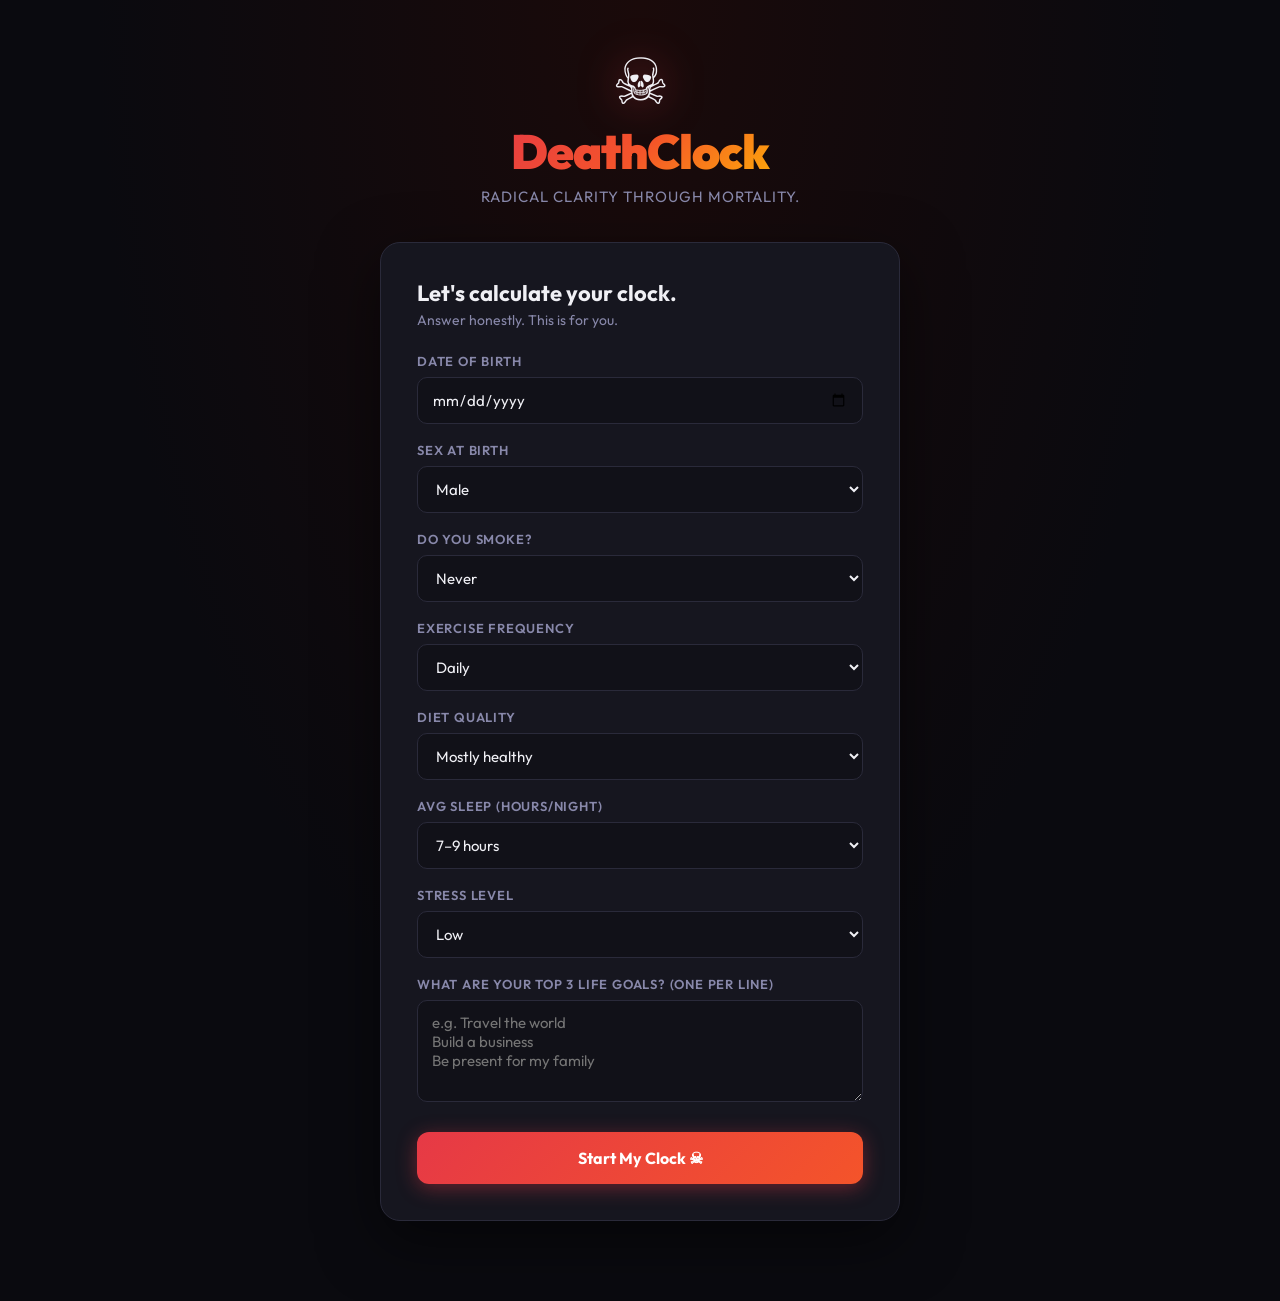
==== deathclock/index.html @ e4535a63 "Initial commit" ====
<!DOCTYPE html>
<html lang="en">
<head>
  <meta charset="UTF-8" />
  <meta name="viewport" content="width=device-width, initial-scale=1.0" />
  <title>DeathClock — Make Every Moment Count</title>
  <link rel="preconnect" href="https://fonts.googleapis.com" />
  <link href="https://fonts.googleapis.com/css2?family=Outfit:wght@300;400;600;700;900&family=JetBrains+Mono:wght@400;700&display=swap" rel="stylesheet" />
  <link rel="stylesheet" href="style.css?v=5" />
</head>
<body>

<!-- ONBOARDING -->
<div id="onboarding" class="screen active">
  <div class="onboard-wrap">
    <div class="logo-area">
      <span class="skull">☠</span>
      <h1>DeathClock</h1>
      <p class="tagline">Radical clarity through mortality.</p>
    </div>
    <div class="card" id="step-1">
      <h2>Let's calculate your clock.</h2>
      <p class="sub">Answer honestly. This is for you.</p>
      <div class="form-group">
        <label>Date of Birth</label>
        <input type="date" id="dob" />
      </div>
      <div class="form-group">
        <label>Sex at Birth</label>
        <select id="sex">
          <option value="male">Male</option>
          <option value="female">Female</option>
        </select>
      </div>
      <div class="form-group">
        <label>Do you smoke?</label>
        <select id="smoke">
          <option value="0">Never</option>
          <option value="1">Occasionally</option>
          <option value="2">Daily</option>
        </select>
      </div>
      <div class="form-group">
        <label>Exercise frequency</label>
        <select id="exercise">
          <option value="2">Daily</option>
          <option value="1">A few times a week</option>
          <option value="0">Rarely / Never</option>
        </select>
      </div>
      <div class="form-group">
        <label>Diet quality</label>
        <select id="diet">
          <option value="2">Mostly healthy</option>
          <option value="1">Mixed</option>
          <option value="0">Poor / processed</option>
        </select>
      </div>
      <div class="form-group">
        <label>Avg sleep (hours/night)</label>
        <select id="sleep">
          <option value="2">7–9 hours</option>
          <option value="1">5–7 hours</option>
          <option value="0">Under 5 hours</option>
        </select>
      </div>
      <div class="form-group">
        <label>Stress level</label>
        <select id="stress">
          <option value="2">Low</option>
          <option value="1">Moderate</option>
          <option value="0">High / Constant</option>
        </select>
      </div>
      <div class="form-group">
        <label>What are your top 3 life goals? (one per line)</label>
        <textarea id="goals" rows="4" placeholder="e.g. Travel the world&#10;Build a business&#10;Be present for my family"></textarea>
      </div>
      <button class="btn-primary" onclick="startClock()">Start My Clock ☠</button>
    </div>
  </div>
</div>

<!-- MAIN APP -->
<div id="app" class="screen">
  <!-- NAV -->
  <nav class="navbar">
    <div class="nav-logo"><span class="skull-sm">☠</span> DeathClock</div>
    <div class="nav-links">
      <button class="nav-btn active" onclick="showTab('dashboard')" id="tab-dashboard">Dashboard</button>
      <button class="nav-btn" onclick="showTab('calendar')" id="tab-calendar">Life Calendar</button>
      <button class="nav-btn" onclick="showTab('goals-tab')" id="tab-goals-tab">Goals</button>
      <button class="nav-btn" onclick="showTab('habits')" id="tab-habits">Habits</button>
    </div>
    <button class="btn-reset" onclick="resetApp()">↺ Reset</button>
  </nav>

  <!-- DASHBOARD -->
  <div id="dashboard" class="tab-content active">
    <div class="hero-section">
      <div class="hero-text">
        <p class="hero-label">YOU HAVE APPROXIMATELY</p>
        <div class="countdown-grid">
          <div class="count-box"><span id="cd-years" class="count-num">--</span><span class="count-label">years</span></div>
          <div class="count-sep">:</div>
          <div class="count-box"><span id="cd-days" class="count-num">--</span><span class="count-label">days</span></div>
          <div class="count-sep">:</div>
          <div class="count-box"><span id="cd-hours" class="count-num">--</span><span class="count-label">hours</span></div>
          <div class="count-sep">:</div>
          <div class="count-box"><span id="cd-mins" class="count-num">--</span><span class="count-label">mins</span></div>
          <div class="count-sep">:</div>
          <div class="count-box"><span id="cd-secs" class="count-num red-pulse">--</span><span class="count-label">secs</span></div>
        </div>
        <p class="hero-sublabel">left to live.</p>
      </div>
      <div class="hero-stats">
        <div class="stat-card">
          <span class="stat-label">Est. Death Date</span>
          <span class="stat-val" id="death-date">—</span>
        </div>
        <div class="stat-card">
          <span class="stat-label">Life Lived</span>
          <span class="stat-val" id="life-pct">—</span>
        </div>
        <div class="stat-card">
          <span class="stat-label">Est. Lifespan</span>
          <span class="stat-val" id="lifespan-val">—</span>
        </div>
        <div class="stat-card">
          <span class="stat-label">Today is</span>
          <span class="stat-val" id="today-pct">—</span>
        </div>
      </div>
    </div>

    <!-- URGENCY SECTION -->
    <div class="section">
      <h2 class="section-title">⚡ Today's Urgency</h2>
      <div class="urgency-bar-wrap">
        <div class="urgency-bar"><div class="urgency-fill" id="urgency-fill"></div></div>
        <span class="urgency-label" id="urgency-text">Life lived today</span>
      </div>
      <p class="urgency-msg" id="urgency-msg"></p>
    </div>

    <!-- QUICK GOAL ADD -->
    <div class="section">
      <h2 class="section-title">🏆 Add a Life Goal</h2>
      <div class="task-input-row">
        <input type="text" id="dash-goal-input" placeholder="e.g. Write a novel, Travel to Japan..." />
        <button class="btn-add" onclick="addGoalFromDashboard()">+ Save to Goals</button>
      </div>
    </div>

    <!-- QUICK TASK -->
    <div class="section">
      <h2 class="section-title">🎯 Goal Alignment — Today's Tasks</h2>
      <div class="task-input-row">
        <input type="text" id="task-input" placeholder="Add a task..." />
        <button class="btn-add" onclick="addTask()">+ Add</button>
      </div>
      <div id="task-list"></div>
    </div>
  </div>

  <!-- LIFE CALENDAR -->
  <div id="calendar" class="tab-content">
    <div class="section">
      <h2 class="section-title">📅 Your Life in Weeks</h2>
      <p class="section-sub">Each square = 1 week of your life. <span class="leg-lived">■</span> Lived &nbsp; <span class="leg-left">■</span> Remaining</p>
      <div id="week-grid" class="week-grid"></div>
    </div>
  </div>

  <!-- GOALS -->
  <div id="goals-tab" class="tab-content">
    <div class="section">
      <h2 class="section-title">🏆 Your Life Goals</h2>
      <p class="section-sub">Use ▲▼ to prioritize. Goals are used to score your daily tasks.</p>
      <div class="task-input-row" style="margin-bottom:24px;">
        <input type="text" id="goal-input" placeholder="Add a new life goal (e.g. Build a business)..." />
        <button class="btn-add" onclick="addGoal()">+ Add</button>
      </div>
      <div id="goals-list" class="goals-list"></div>
    </div>
  </div>

  <!-- HABITS -->
  <div id="habits" class="tab-content">
    <div class="section">
      <h2 class="section-title">⚗️ Habit Impact on Your Life</h2>
      <p class="section-sub">See how your daily choices add or steal days from your clock.</p>
      <div class="habits-grid" id="habits-grid"></div>
    </div>
  </div>
</div>

<script src="app.js?v=5"></script>
</body>
</html>
---- deathclock/style.css ----
:root {
  --bg: #0a0a0f;
  --bg2: #111118;
  --bg3: #1a1a25;
  --card: #16161f;
  --border: #2a2a3a;
  --red: #e63946;
  --orange: #f4542a;
  --gold: #ffb703;
  --text: #f0f0f5;
  --muted: #8888aa;
  --green: #2fcc74;
  --font: 'Outfit', sans-serif;
  --mono: 'JetBrains Mono', monospace;
}

* { margin: 0; padding: 0; box-sizing: border-box; }

body {
  background: var(--bg);
  color: var(--text);
  font-family: var(--font);
  min-height: 100vh;
  overflow-x: hidden;
}

/* SCREENS */
.screen { display: none; }
.screen.active { display: block; }

/* ONBOARDING */
.onboard-wrap {
  min-height: 100vh;
  display: flex;
  flex-direction: column;
  align-items: center;
  justify-content: flex-start;
  padding: 40px 20px 80px;
  background: radial-gradient(ellipse at top, #1a0a0a 0%, var(--bg) 60%);
}

.logo-area {
  text-align: center;
  margin-bottom: 36px;
}

.skull {
  font-size: 64px;
  display: block;
  animation: pulse 2s infinite;
  filter: drop-shadow(0 0 20px rgba(230,57,70,0.6));
}

@keyframes pulse {
  0%, 100% { transform: scale(1); }
  50% { transform: scale(1.08); }
}

.logo-area h1 {
  font-size: 48px;
  font-weight: 900;
  letter-spacing: -1px;
  background: linear-gradient(135deg, #e63946, #f4542a, #ffb703);
  -webkit-background-clip: text;
  -webkit-text-fill-color: transparent;
  background-clip: text;
}

.tagline {
  color: var(--muted);
  font-size: 15px;
  margin-top: 6px;
  letter-spacing: 1px;
  text-transform: uppercase;
}

.card {
  background: var(--card);
  border: 1px solid var(--border);
  border-radius: 20px;
  padding: 36px;
  width: 100%;
  max-width: 520px;
  box-shadow: 0 20px 60px rgba(0,0,0,0.5);
}

.card h2 { font-size: 22px; font-weight: 700; margin-bottom: 4px; }
.sub { color: var(--muted); font-size: 14px; margin-bottom: 24px; }

.form-group { margin-bottom: 18px; }
.form-group label {
  display: block;
  font-size: 13px;
  font-weight: 600;
  color: var(--muted);
  text-transform: uppercase;
  letter-spacing: 0.8px;
  margin-bottom: 8px;
}

.form-group input,
.form-group select,
.form-group textarea {
  width: 100%;
  background: var(--bg2);
  border: 1px solid var(--border);
  border-radius: 10px;
  color: var(--text);
  font-family: var(--font);
  font-size: 15px;
  padding: 12px 14px;
  outline: none;
  transition: border-color 0.2s;
}

.form-group input:focus,
.form-group select:focus,
.form-group textarea:focus {
  border-color: var(--red);
}

.form-group select option { background: var(--bg2); }
.form-group textarea { resize: vertical; }

.btn-primary {
  width: 100%;
  background: linear-gradient(135deg, var(--red), var(--orange));
  color: white;
  border: none;
  border-radius: 12px;
  font-family: var(--font);
  font-size: 16px;
  font-weight: 700;
  padding: 16px;
  cursor: pointer;
  margin-top: 8px;
  transition: transform 0.15s, box-shadow 0.15s;
  box-shadow: 0 4px 20px rgba(230,57,70,0.4);
}
.btn-primary:hover { transform: translateY(-2px); box-shadow: 0 8px 30px rgba(230,57,70,0.5); }

/* NAVBAR */
.navbar {
  display: flex;
  align-items: center;
  gap: 8px;
  padding: 16px 28px;
  background: rgba(10,10,15,0.95);
  border-bottom: 1px solid var(--border);
  backdrop-filter: blur(12px);
  position: sticky;
  top: 0;
  z-index: 100;
}

.nav-logo {
  font-size: 18px;
  font-weight: 900;
  background: linear-gradient(135deg, var(--red), var(--orange));
  -webkit-background-clip: text;
  -webkit-text-fill-color: transparent;
  background-clip: text;
  margin-right: 16px;
}

.skull-sm { font-size: 18px; }

.nav-links { display: flex; gap: 4px; flex: 1; }

.nav-btn {
  background: transparent;
  border: none;
  color: var(--muted);
  font-family: var(--font);
  font-size: 14px;
  font-weight: 600;
  padding: 8px 16px;
  border-radius: 8px;
  cursor: pointer;
  transition: all 0.2s;
}
.nav-btn:hover { color: var(--text); background: var(--bg3); }
.nav-btn.active { color: var(--text); background: var(--bg3); border-bottom: 2px solid var(--red); }

.btn-reset {
  background: transparent;
  border: 1px solid var(--border);
  color: var(--muted);
  font-family: var(--font);
  font-size: 13px;
  padding: 6px 12px;
  border-radius: 8px;
  cursor: pointer;
  transition: all 0.2s;
}
.btn-reset:hover { border-color: var(--red); color: var(--red); }

/* TABS */
.tab-content { display: none; }
.tab-content.active { display: block; }

/* HERO */
.hero-section {
  padding: 48px 40px 32px;
  background: radial-gradient(ellipse at top center, #1a0508 0%, var(--bg) 60%);
  border-bottom: 1px solid var(--border);
  display: flex;
  flex-direction: column;
  align-items: center;
  text-align: center;
  gap: 32px;
}

.hero-label {
  font-size: 11px;
  letter-spacing: 3px;
  color: var(--muted);
  text-transform: uppercase;
  margin-bottom: 16px;
}

.countdown-grid {
  display: flex;
  align-items: center;
  gap: 8px;
  flex-wrap: wrap;
  justify-content: center;
}

.count-box {
  display: flex;
  flex-direction: column;
  align-items: center;
  background: var(--card);
  border: 1px solid var(--border);
  border-radius: 14px;
  padding: 16px 20px;
  min-width: 90px;
}

.count-num {
  font-family: var(--mono);
  font-size: 36px;
  font-weight: 700;
  color: var(--text);
  line-height: 1;
}

.count-num.red-pulse {
  color: var(--red);
  animation: redpulse 1s infinite;
}

@keyframes redpulse {
  0%, 100% { opacity: 1; }
  50% { opacity: 0.5; }
}

.count-label {
  font-size: 10px;
  color: var(--muted);
  text-transform: uppercase;
  letter-spacing: 1px;
  margin-top: 4px;
}

.count-sep {
  font-size: 32px;
  color: var(--border);
  font-weight: 300;
  align-self: flex-start;
  margin-top: 12px;
}

.hero-sublabel {
  font-size: 20px;
  color: var(--muted);
  margin-top: 12px;
}

.hero-stats {
  display: grid;
  grid-template-columns: repeat(2, 1fr);
  gap: 12px;
  width: 100%;
  max-width: 500px;
}

.stat-card {
  background: var(--card);
  border: 1px solid var(--border);
  border-radius: 12px;
  padding: 16px;
  display: flex;
  flex-direction: column;
  gap: 4px;
}

.stat-label { font-size: 11px; color: var(--muted); text-transform: uppercase; letter-spacing: 1px; }
.stat-val { font-size: 16px; font-weight: 700; color: var(--text); font-family: var(--mono); }

/* SECTIONS */
.section {
  padding: 32px 40px;
  border-bottom: 1px solid var(--border);
}

.section-title {
  font-size: 18px;
  font-weight: 700;
  margin-bottom: 6px;
}

.section-sub {
  font-size: 13px;
  color: var(--muted);
  margin-bottom: 20px;
}

/* URGENCY BAR */
.urgency-bar-wrap { margin: 16px 0 12px; }
.urgency-bar {
  background: var(--bg3);
  border-radius: 100px;
  height: 10px;
  overflow: hidden;
  margin-bottom: 6px;
}
.urgency-fill {
  height: 100%;
  background: linear-gradient(90deg, var(--red), var(--orange));
  border-radius: 100px;
  transition: width 1s;
}
.urgency-label { font-size: 12px; color: var(--muted); }
.urgency-msg {
  font-size: 15px;
  color: var(--text);
  background: var(--bg3);
  border-left: 3px solid var(--red);
  padding: 12px 16px;
  border-radius: 0 8px 8px 0;
  margin-top: 12px;
  font-style: italic;
}

/* TASK INPUT */
.task-input-row {
  display: flex;
  gap: 10px;
  margin-bottom: 16px;
}

.task-input-row input {
  flex: 1;
  background: var(--bg3);
  border: 1px solid var(--border);
  border-radius: 10px;
  color: var(--text);
  font-family: var(--font);
  font-size: 15px;
  padding: 12px 14px;
  outline: none;
  transition: border-color 0.2s;
}
.task-input-row input:focus { border-color: var(--red); }

.btn-add {
  background: linear-gradient(135deg, var(--red), var(--orange));
  border: none;
  color: white;
  font-family: var(--font);
  font-size: 14px;
  font-weight: 700;
  padding: 12px 20px;
  border-radius: 10px;
  cursor: pointer;
  white-space: nowrap;
  transition: transform 0.15s;
}
.btn-add:hover { transform: translateY(-1px); }

/* TASK LIST */
.task-item {
  display: flex;
  align-items: center;
  gap: 12px;
  background: var(--card);
  border: 1px solid var(--border);
  border-radius: 10px;
  padding: 14px 16px;
  margin-bottom: 8px;
  transition: border-color 0.2s;
}
.task-item:hover { border-color: rgba(230,57,70,0.3); }

.task-check {
  width: 20px; height: 20px;
  border-radius: 6px;
  border: 2px solid var(--border);
  background: transparent;
  cursor: pointer;
  flex-shrink: 0;
  transition: all 0.15s;
  display: flex; align-items: center; justify-content: center;
  font-size: 12px;
}
.task-check.done { background: var(--green); border-color: var(--green); color: white; }

.task-text { flex: 1; font-size: 15px; }
.task-text.done { text-decoration: line-through; color: var(--muted); }

.task-score {
  font-size: 12px;
  font-weight: 700;
  padding: 4px 10px;
  border-radius: 20px;
  font-family: var(--mono);
}
.score-high { background: rgba(47,204,116,0.15); color: var(--green); }
.score-mid  { background: rgba(255,183,3,0.15);  color: var(--gold); }
.score-low  { background: rgba(230,57,70,0.15);  color: var(--red); }

.task-del {
  background: transparent;
  border: none;
  color: var(--muted);
  cursor: pointer;
  font-size: 16px;
  transition: color 0.2s;
}
.task-del:hover { color: var(--red); }

/* WEEK GRID */
.week-grid {
  display: flex;
  flex-wrap: wrap;
  gap: 3px;
  margin-top: 8px;
}

.week-cell {
  width: 10px; height: 10px;
  border-radius: 2px;
  transition: transform 0.1s;
}
.week-cell:hover { transform: scale(1.5); }
.week-cell.lived { background: var(--red); }
.week-cell.left  { background: var(--bg3); border: 1px solid var(--border); }
.week-cell.now   { background: var(--gold); box-shadow: 0 0 6px var(--gold); }

.leg-lived { color: var(--red); }
.leg-left  { color: var(--muted); }

/* GOALS */
.goals-list { margin-bottom: 20px; }
.goal-item {
  display: flex;
  align-items: center;
  gap: 12px;
  background: var(--card);
  border: 1px solid var(--border);
  border-radius: 12px;
  padding: 16px 18px;
  margin-bottom: 10px;
}
.goal-emoji { font-size: 24px; }
.goal-text { flex: 1; font-size: 15px; font-weight: 600; }
.goal-rank {
  font-family: var(--mono);
  font-size: 12px;
  font-weight: 700;
  color: var(--red);
  min-width: 24px;
}

.goal-priority-btns {
  display: flex;
  flex-direction: column;
  gap: 2px;
  margin-left: auto;
}

.priority-btn {
  background: transparent;
  border: 1px solid var(--border);
  color: var(--muted);
  border-radius: 4px;
  font-size: 9px;
  width: 22px;
  height: 18px;
  cursor: pointer;
  transition: all 0.15s;
  line-height: 1;
}
.priority-btn:hover:not(:disabled) { border-color: var(--red); color: var(--red); }
.priority-btn:disabled { opacity: 0.25; cursor: default; }

.goal-del {
  background: transparent; border: none; color: var(--muted);
  cursor: pointer; font-size: 16px; transition: color 0.2s; margin-left: 8px;
}
.goal-del:hover { color: var(--red); }

/* PRIORITY BADGE */
.priority-badge {
  border: none;
  border-radius: 20px;
  font-size: 12px;
  font-weight: 700;
  padding: 5px 12px;
  cursor: pointer;
  transition: all 0.15s;
  white-space: nowrap;
}
.pri-badge-high { background: rgba(47,204,116,0.2); color: #2fcc74; }
.pri-badge-high:hover { background: rgba(47,204,116,0.35); }
.pri-badge-med  { background: rgba(255,183,3,0.2);  color: #ffb703; }
.pri-badge-med:hover  { background: rgba(255,183,3,0.35); }
.pri-badge-low  { background: rgba(230,57,70,0.2);  color: #e63946; }
.pri-badge-low:hover  { background: rgba(230,57,70,0.35); }

/* PRIORITY DROPDOWN */
.priority-dropdown {
  position: absolute;
  top: calc(100% + 6px);
  right: 0;
  background: var(--bg3);
  border: 1px solid var(--border);
  border-radius: 12px;
  padding: 6px;
  z-index: 200;
  display: flex;
  flex-direction: column;
  gap: 4px;
  box-shadow: 0 8px 24px rgba(0,0,0,0.5);
  min-width: 130px;
}
.pri-option {
  border: 1px solid transparent;
  border-radius: 8px;
  font-family: var(--font);
  font-size: 13px;
  font-weight: 700;
  padding: 8px 14px;
  cursor: pointer;
  text-align: left;
  transition: all 0.15s;
  background: transparent;
}
.pri-option.pri-high { color: #2fcc74; }
.pri-option.pri-high:hover, .pri-option.pri-high.selected { background: rgba(47,204,116,0.2); border-color: rgba(47,204,116,0.4); }
.pri-option.pri-med  { color: #ffb703; }
.pri-option.pri-med:hover, .pri-option.pri-med.selected  { background: rgba(255,183,3,0.2); border-color: rgba(255,183,3,0.4); }
.pri-option.pri-low  { color: #e63946; }
.pri-option.pri-low:hover, .pri-option.pri-low.selected  { background: rgba(230,57,70,0.2); border-color: rgba(230,57,70,0.4); }

/* Goals tab flash when goal added from dashboard */
@keyframes navFlash {
  0%   { background: rgba(47,204,116,0.3); color: #2fcc74; }
  100% { background: var(--bg3); color: var(--text); }
}
.nav-btn.flash { animation: navFlash 0.7s ease-out forwards; }

/* HABITS GRID */
.habits-grid {
  display: grid;
  grid-template-columns: repeat(auto-fill, minmax(260px, 1fr));
  gap: 16px;
  margin-top: 8px;
}

.habit-card {
  background: var(--card);
  border: 1px solid var(--border);
  border-radius: 14px;
  padding: 20px;
  display: flex;
  flex-direction: column;
  gap: 10px;
  transition: border-color 0.2s;
}
.habit-card:hover { border-color: rgba(230,57,70,0.3); }
.habit-icon { font-size: 28px; }
.habit-name { font-size: 15px; font-weight: 700; }
.habit-desc { font-size: 13px; color: var(--muted); line-height: 1.5; }
.habit-impact {
  font-family: var(--mono);
  font-size: 13px;
  font-weight: 700;
  padding: 6px 12px;
  border-radius: 20px;
  display: inline-block;
  width: fit-content;
}
.impact-pos { background: rgba(47,204,116,0.15); color: var(--green); }
.impact-neg { background: rgba(230,57,70,0.15); color: var(--red); }

.habit-toggle {
  background: var(--bg3);
  border: 1px solid var(--border);
  border-radius: 8px;
  color: var(--text);
  font-family: var(--font);
  font-size: 13px;
  padding: 8px 12px;
  cursor: pointer;
  transition: all 0.2s;
}
.habit-toggle:hover { border-color: var(--red); color: var(--red); }
.habit-toggle.active { background: rgba(47,204,116,0.15); border-color: var(--green); color: var(--green); }

/* RESPONSIVE */
@media (max-width: 600px) {
  .hero-section { padding: 32px 20px 24px; }
  .section { padding: 24px 20px; }
  .navbar { padding: 12px 16px; flex-wrap: wrap; }
  .count-num { font-size: 26px; }
  .count-box { min-width: 66px; padding: 12px 10px; }
  .hero-stats { grid-template-columns: 1fr 1fr; }
}
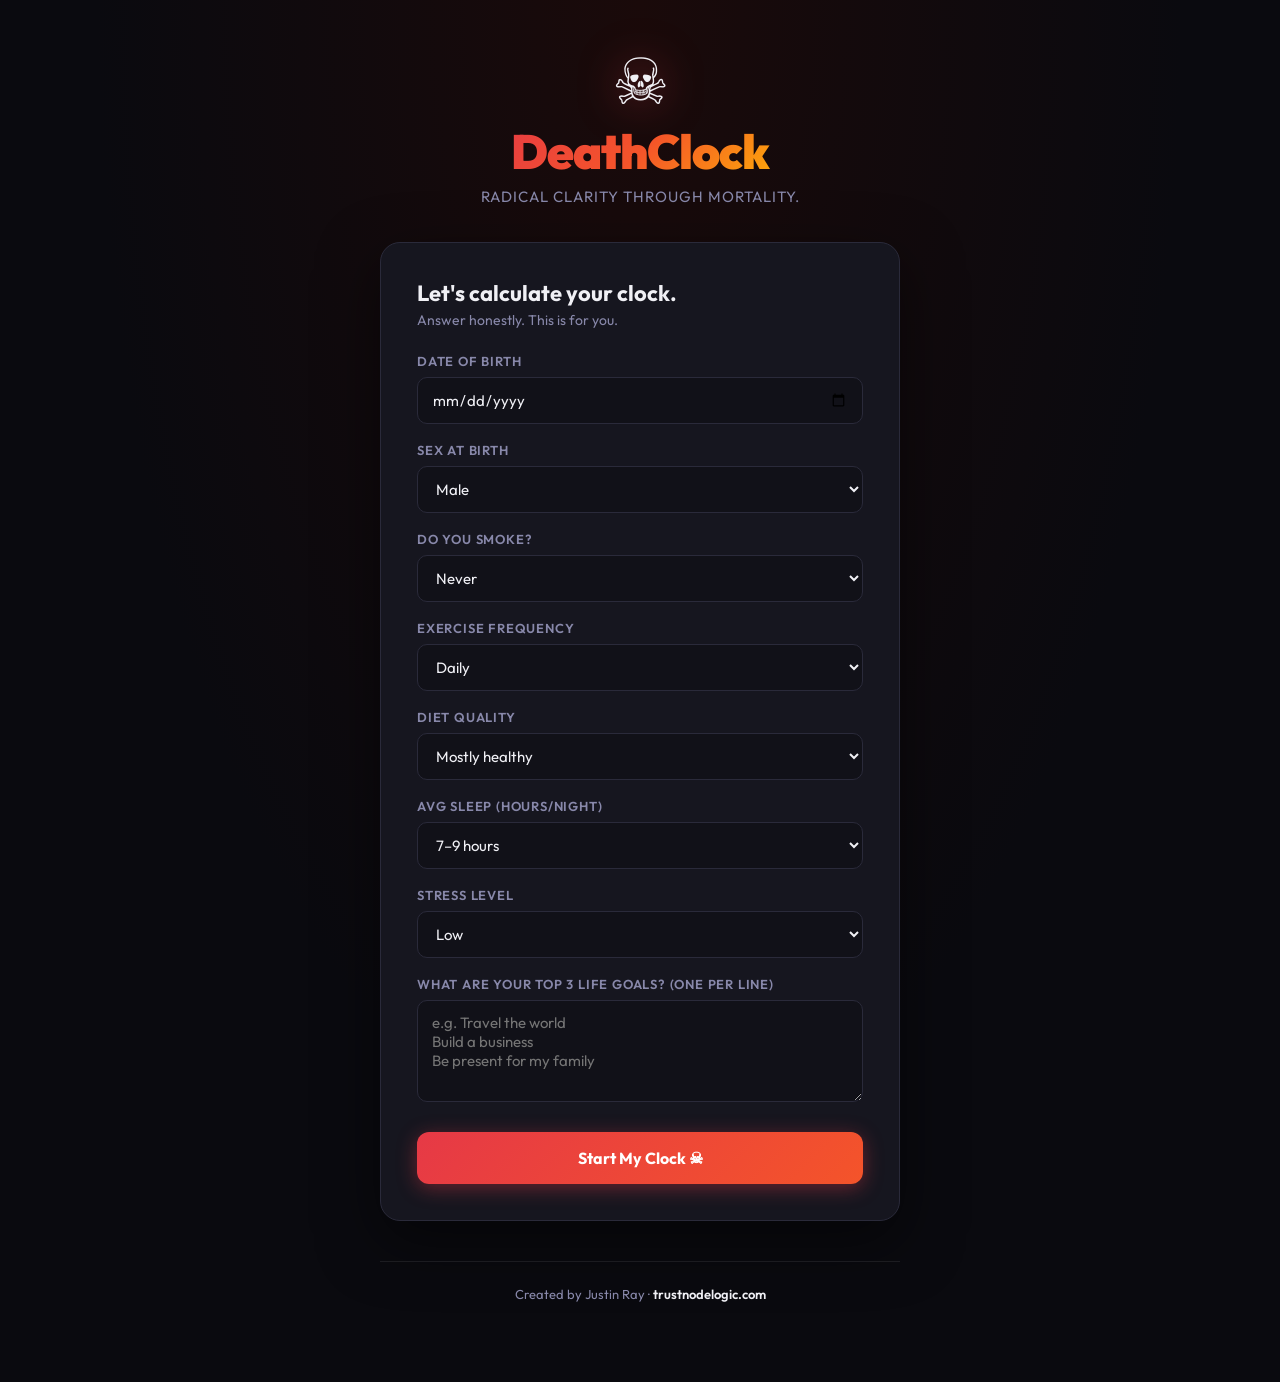
==== commit 37219d25: "footer footer added" ====
--- a/deathclock/index.html
+++ b/deathclock/index.html
@@ -78,6 +78,13 @@
       </div>
       <button class="btn-primary" onclick="startClock()">Start My Clock ☠</button>
     </div>
+
+    <!-- ONBOARDING FOOTER -->
+    <footer class="app-footer">
+      <div class="footer-content">
+        <p>Created by Justin Ray · <a href="https://trustnodelogic.com" target="_blank" rel="noopener noreferrer" class="footer-link">trustnodelogic.com</a></p>
+      </div>
+    </footer>
   </div>
 </div>
 
@@ -193,6 +200,14 @@
       <div class="habits-grid" id="habits-grid"></div>
     </div>
   </div>
+
+  <!-- APP FOOTER -->
+  <footer class="app-footer">
+    <div class="footer-content">
+      <p>Created by Justin Ray · <a href="https://trustnodelogic.com" target="_blank" rel="noopener noreferrer" class="footer-link">trustnodelogic.com</a></p>
+      <p class="footer-sub">Radical clarity through mortality.</p>
+    </div>
+  </footer>
 </div>
 
 <script src="app.js?v=5"></script>
--- a/deathclock/style.css
+++ b/deathclock/style.css
@@ -619,3 +619,48 @@
   .count-box { min-width: 66px; padding: 12px 10px; }
   .hero-stats { grid-template-columns: 1fr 1fr; }
 }
+
+/* ── FOOTER ──────────────────────────────────────────────────────────────── */
+.app-footer {
+  padding: 36px 20px;
+  text-align: center;
+  border-top: 1px solid var(--border);
+  background: var(--bg2);
+  color: var(--muted);
+  font-size: 13px;
+  margin-top: 40px;
+  width: 100%;
+}
+
+.onboard-wrap .app-footer {
+  margin-top: 40px;
+  background: transparent;
+  border-top: 1px solid rgba(255, 255, 255, 0.08);
+  max-width: 520px;
+  padding: 24px 16px 0;
+}
+
+.footer-content {
+  display: flex;
+  flex-direction: column;
+  align-items: center;
+  gap: 8px;
+}
+
+.footer-link {
+  color: var(--text);
+  text-decoration: none;
+  font-weight: 600;
+  transition: color 0.2s ease, text-decoration-color 0.2s ease;
+}
+
+.footer-link:hover {
+  color: var(--red);
+  text-decoration: underline;
+}
+
+.footer-sub {
+  font-size: 11px;
+  color: var(--muted);
+  letter-spacing: 0.5px;
+}
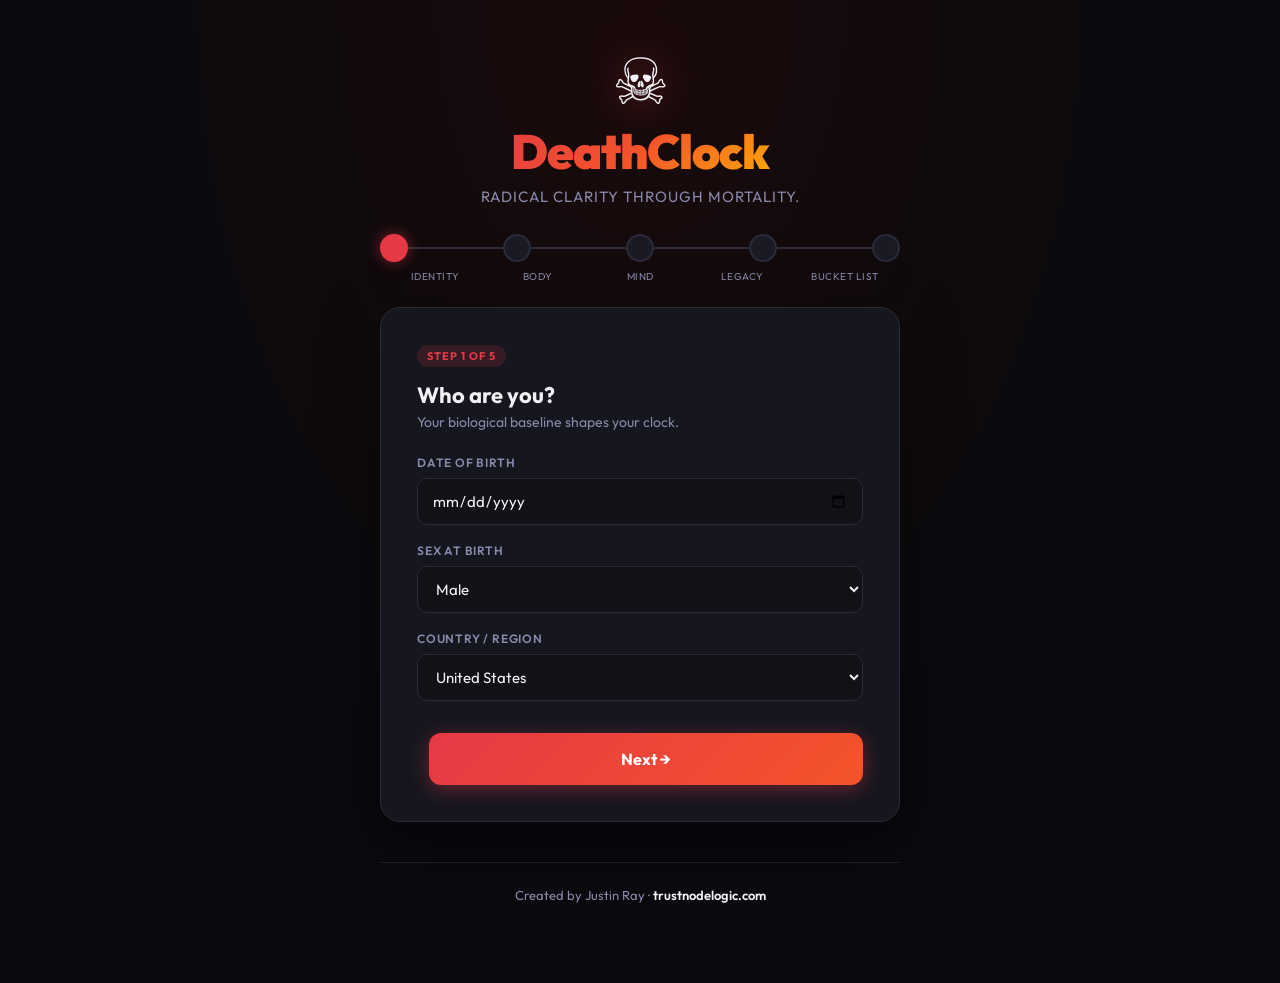
==== commit c7738e47: "deploy deploy files" ====
--- a/deathclock/index.html
+++ b/deathclock/index.html
@@ -4,9 +4,49 @@
   <meta charset="UTF-8" />
   <meta name="viewport" content="width=device-width, initial-scale=1.0" />
   <title>DeathClock — Make Every Moment Count</title>
+  <meta name="description" content="A radical mortality tool that calculates your estimated lifespan, tracks your bucket list, and forces existential clarity through honest self-reflection." />
+  <meta name="keywords" content="DeathClock, Mortality Calculator, Lifespan Estimator, Memento Mori, Bucket List, Justin Ray, Trust Node Logic" />
+  <meta name="author" content="Justin Ray" />
+  <link rel="canonical" href="https://trustnodelogic.com/deathclock/" />
+
+  <!-- Open Graph / Facebook -->
+  <meta property="og:type" content="website" />
+  <meta property="og:title" content="DeathClock — Make Every Moment Count" />
+  <meta property="og:description" content="A radical mortality tool that calculates your estimated lifespan, tracks your bucket list, and forces existential clarity through honest self-reflection." />
+  <meta property="og:url" content="https://trustnodelogic.com/deathclock/" />
+  <meta property="og:site_name" content="Trust Node Logic" />
+
+  <!-- Twitter Card -->
+  <meta name="twitter:card" content="summary_large_image" />
+  <meta name="twitter:title" content="DeathClock — Make Every Moment Count" />
+  <meta name="twitter:description" content="A radical mortality tool that calculates your estimated lifespan, tracks your bucket list, and forces existential clarity through honest self-reflection." />
+
+  <!-- Structured Data / JSON-LD -->
+  <script type="application/ld+json">
+  {
+    "@context": "https://schema.org",
+    "@type": "WebApplication",
+    "name": "DeathClock",
+    "url": "https://trustnodelogic.com/deathclock/",
+    "description": "A radical mortality tool that calculates your estimated lifespan, tracks your bucket list, and forces existential clarity through honest self-reflection.",
+    "applicationCategory": "HealthApplication, ProductivityApplication",
+    "operatingSystem": "All",
+    "author": {
+      "@type": "Person",
+      "name": "Justin Ray",
+      "url": "https://trustnodelogic.com"
+    },
+    "publisher": {
+      "@type": "Organization",
+      "name": "Trust Node Logic",
+      "url": "https://trustnodelogic.com"
+    }
+  }
+  </script>
+
   <link rel="preconnect" href="https://fonts.googleapis.com" />
   <link href="https://fonts.googleapis.com/css2?family=Outfit:wght@300;400;600;700;900&family=JetBrains+Mono:wght@400;700&display=swap" rel="stylesheet" />
-  <link rel="stylesheet" href="style.css?v=5" />
+  <link rel="stylesheet" href="style.css?v=6" />
 </head>
 <body>
 
@@ -18,9 +58,34 @@
       <h1>DeathClock</h1>
       <p class="tagline">Radical clarity through mortality.</p>
     </div>
-    <div class="card" id="step-1">
-      <h2>Let's calculate your clock.</h2>
-      <p class="sub">Answer honestly. This is for you.</p>
+
+    <!-- STEP INDICATOR -->
+    <div class="step-indicator">
+      <div class="step-track">
+        <div class="step-dot active" id="dot-1"></div>
+        <div class="step-line" id="line-1-2"></div>
+        <div class="step-dot" id="dot-2"></div>
+        <div class="step-line" id="line-2-3"></div>
+        <div class="step-dot" id="dot-3"></div>
+        <div class="step-line" id="line-3-4"></div>
+        <div class="step-dot" id="dot-4"></div>
+        <div class="step-line" id="line-4-5"></div>
+        <div class="step-dot" id="dot-5"></div>
+      </div>
+      <div class="step-labels">
+        <span>Identity</span>
+        <span>Body</span>
+        <span>Mind</span>
+        <span>Legacy</span>
+        <span>Bucket List</span>
+      </div>
+    </div>
+
+    <!-- STEP 1: WHO ARE YOU -->
+    <div class="card wizard-card active" id="step-1">
+      <div class="step-badge">Step 1 of 5</div>
+      <h2>Who are you?</h2>
+      <p class="sub">Your biological baseline shapes your clock.</p>
       <div class="form-group">
         <label>Date of Birth</label>
         <input type="date" id="dob" />
@@ -33,50 +98,210 @@
         </select>
       </div>
       <div class="form-group">
+        <label>Country / Region</label>
+        <select id="country">
+          <option value="us">United States</option>
+          <option value="uk">United Kingdom</option>
+          <option value="canada">Canada</option>
+          <option value="australia">Australia</option>
+          <option value="japan">Japan</option>
+          <option value="germany">Germany</option>
+          <option value="france">France</option>
+          <option value="brazil">Brazil</option>
+          <option value="india">India</option>
+          <option value="china">China</option>
+          <option value="mexico">Mexico</option>
+          <option value="other">Other / World Average</option>
+        </select>
+      </div>
+      <div class="wizard-nav">
+        <div></div>
+        <button class="btn-primary btn-next" onclick="wizardNext(1)">Next →</button>
+      </div>
+    </div>
+
+    <!-- STEP 2: YOUR BODY -->
+    <div class="card wizard-card" id="step-2">
+      <div class="step-badge">Step 2 of 5</div>
+      <h2>Your body.</h2>
+      <p class="sub">Be honest. No one is watching.</p>
+      <div class="form-group">
         <label>Do you smoke?</label>
         <select id="smoke">
-          <option value="0">Never</option>
-          <option value="1">Occasionally</option>
-          <option value="2">Daily</option>
+          <option value="0">Never / Quit 5+ years ago</option>
+          <option value="1">Occasionally (social / vaping)</option>
+          <option value="2">Daily (under 10 cigarettes)</option>
+          <option value="3">Daily (10+ cigarettes)</option>
+        </select>
+      </div>
+      <div class="form-group">
+        <label>Alcohol consumption</label>
+        <select id="alcohol">
+          <option value="0">None / Rarely</option>
+          <option value="1">Light (1–7 drinks/week)</option>
+          <option value="2">Moderate (8–14 drinks/week)</option>
+          <option value="3">Heavy (15+ drinks/week)</option>
         </select>
       </div>
       <div class="form-group">
         <label>Exercise frequency</label>
         <select id="exercise">
-          <option value="2">Daily</option>
-          <option value="1">A few times a week</option>
-          <option value="0">Rarely / Never</option>
+          <option value="3">Daily vigorous (cardio + weights)</option>
+          <option value="2">4–5x/week</option>
+          <option value="1">1–3x/week</option>
+          <option value="0">Rarely / Sedentary</option>
         </select>
       </div>
       <div class="form-group">
         <label>Diet quality</label>
         <select id="diet">
-          <option value="2">Mostly healthy</option>
-          <option value="1">Mixed</option>
-          <option value="0">Poor / processed</option>
-        </select>
-      </div>
-      <div class="form-group">
-        <label>Avg sleep (hours/night)</label>
+          <option value="3">Excellent (whole foods, plant-rich, minimal processed)</option>
+          <option value="2">Good (mostly healthy, some processed)</option>
+          <option value="1">Mixed (convenience food regular)</option>
+          <option value="0">Poor (fast food, high sugar, high sodium)</option>
+        </select>
+      </div>
+      <div class="form-group">
+        <label>Average sleep (hours/night)</label>
         <select id="sleep">
-          <option value="2">7–9 hours</option>
-          <option value="1">5–7 hours</option>
-          <option value="0">Under 5 hours</option>
-        </select>
-      </div>
-      <div class="form-group">
-        <label>Stress level</label>
+          <option value="2">7–9 hours (optimal)</option>
+          <option value="1">6–7 hours</option>
+          <option value="0">Under 6 hours (chronic)</option>
+        </select>
+      </div>
+      <div class="form-group">
+        <label>Body weight category</label>
+        <select id="bmi">
+          <option value="1">Healthy weight (BMI 18.5–24.9)</option>
+          <option value="0">Underweight (BMI &lt; 18.5)</option>
+          <option value="-1">Overweight (BMI 25–29.9)</option>
+          <option value="-2">Obese (BMI 30–39.9)</option>
+          <option value="-3">Severely obese (BMI 40+)</option>
+        </select>
+      </div>
+      <div class="wizard-nav">
+        <button class="btn-back" onclick="wizardBack(2)">← Back</button>
+        <button class="btn-primary btn-next" onclick="wizardNext(2)">Next →</button>
+      </div>
+    </div>
+
+    <!-- STEP 3: YOUR MIND -->
+    <div class="card wizard-card" id="step-3">
+      <div class="step-badge">Step 3 of 5</div>
+      <h2>Your mind & environment.</h2>
+      <p class="sub">Psychology shapes biology. Science backs this up.</p>
+      <div class="form-group">
+        <label>Chronic stress level</label>
         <select id="stress">
-          <option value="2">Low</option>
-          <option value="1">Moderate</option>
-          <option value="0">High / Constant</option>
-        </select>
-      </div>
-      <div class="form-group">
-        <label>What are your top 3 life goals? (one per line)</label>
-        <textarea id="goals" rows="4" placeholder="e.g. Travel the world&#10;Build a business&#10;Be present for my family"></textarea>
-      </div>
-      <button class="btn-primary" onclick="startClock()">Start My Clock ☠</button>
+          <option value="2">Low — generally calm and in control</option>
+          <option value="1">Moderate — stressed but managing</option>
+          <option value="0">High — regularly overwhelmed</option>
+        </select>
+      </div>
+      <div class="form-group">
+        <label>Mental health</label>
+        <select id="mentalhealth">
+          <option value="2">Good — no significant issues</option>
+          <option value="1">Mild — occasional anxiety or low mood</option>
+          <option value="0">Struggling — chronic anxiety, depression, or PTSD</option>
+        </select>
+      </div>
+      <div class="form-group">
+        <label>Social connection strength</label>
+        <select id="social">
+          <option value="2">Strong — deep friendships &amp; community</option>
+          <option value="1">Moderate — some close connections</option>
+          <option value="0">Weak / Lonely — mostly isolated</option>
+        </select>
+      </div>
+      <div class="form-group">
+        <label>Job / daily life satisfaction</label>
+        <select id="jobsat">
+          <option value="2">High — meaningful work, energized</option>
+          <option value="1">Moderate — tolerable but not thriving</option>
+          <option value="0">Low — dreading most days</option>
+        </select>
+      </div>
+      <div class="form-group">
+        <label>Sense of purpose (Ikigai)</label>
+        <select id="purpose">
+          <option value="2">Clear — I know why I'm here</option>
+          <option value="1">Emerging — still searching</option>
+          <option value="0">Lost — unclear direction</option>
+        </select>
+      </div>
+      <div class="wizard-nav">
+        <button class="btn-back" onclick="wizardBack(3)">← Back</button>
+        <button class="btn-primary btn-next" onclick="wizardNext(3)">Next →</button>
+      </div>
+    </div>
+
+    <!-- STEP 4: YOUR LEGACY -->
+    <div class="card wizard-card" id="step-4">
+      <div class="step-badge">Step 4 of 5</div>
+      <h2>Your legacy.</h2>
+      <p class="sub">These answers shape how the clock speaks to you.</p>
+      <div class="form-group">
+        <label>Life philosophy</label>
+        <select id="philosophy">
+          <option value="stoic">Stoic — virtue and discipline over comfort</option>
+          <option value="buddhist">Buddhist — impermanence, peace, non-attachment</option>
+          <option value="existentialist">Existentialist — create your own meaning</option>
+          <option value="faith">Faith-based — guided by spiritual belief</option>
+          <option value="yolo">YOLO — live fully, no regrets</option>
+          <option value="nihilist">Nihilist — nothing inherently matters, choose freely</option>
+          <option value="humanist">Humanist — human flourishing, empathy, reason</option>
+        </select>
+      </div>
+      <div class="form-group">
+        <label>What do you want to be remembered for?</label>
+        <textarea id="legacy-text" rows="2" placeholder="e.g. Being a great parent. Building something that outlasts me."></textarea>
+      </div>
+      <div class="form-group">
+        <label>What would you most regret NOT doing?</label>
+        <textarea id="regret-text" rows="2" placeholder="e.g. Never starting my own business. Not telling someone I loved them."></textarea>
+      </div>
+      <div class="form-group">
+        <label>Who depends on you?</label>
+        <select id="dependents">
+          <option value="children">Children</option>
+          <option value="partner">Partner / Spouse</option>
+          <option value="parents">Aging parents</option>
+          <option value="multiple">Multiple people</option>
+          <option value="nobody">Nobody right now</option>
+        </select>
+      </div>
+      <div class="wizard-nav">
+        <button class="btn-back" onclick="wizardBack(4)">← Back</button>
+        <button class="btn-primary btn-next" onclick="wizardNext(4)">Next →</button>
+      </div>
+    </div>
+
+    <!-- STEP 5: BUCKET LIST -->
+    <div class="card wizard-card" id="step-5">
+      <div class="step-badge">Step 5 of 5</div>
+      <h2>Your bucket list.</h2>
+      <p class="sub">What absolutely must happen before you die?</p>
+      <div class="bucket-input-row">
+        <select id="bucket-cat-input">
+          <option value="adventure">🏔 Adventure</option>
+          <option value="relationships">❤️ Relationships</option>
+          <option value="career">🚀 Career</option>
+          <option value="creative">🎨 Creative</option>
+          <option value="health">💪 Health</option>
+          <option value="spiritual">🌿 Spiritual</option>
+          <option value="travel">✈️ Travel</option>
+          <option value="learning">📚 Learning</option>
+        </select>
+        <input type="text" id="bucket-input-onboard" placeholder="e.g. Hike the Appalachian Trail…" />
+        <button class="btn-add" onclick="addBucketOnboard()">+ Add</button>
+      </div>
+      <div id="bucket-list-onboard" class="bucket-list-onboard"></div>
+      <p class="bucket-hint">Add at least 1 item. You can add more later.</p>
+      <div class="wizard-nav">
+        <button class="btn-back" onclick="wizardBack(5)">← Back</button>
+        <button class="btn-primary btn-launch" onclick="startClock()">Start My Clock ☠</button>
+      </div>
     </div>
 
     <!-- ONBOARDING FOOTER -->
@@ -85,6 +310,7 @@
         <p>Created by Justin Ray · <a href="https://trustnodelogic.com" target="_blank" rel="noopener noreferrer" class="footer-link">trustnodelogic.com</a></p>
       </div>
     </footer>
+
   </div>
 </div>
 
@@ -97,6 +323,7 @@
       <button class="nav-btn active" onclick="showTab('dashboard')" id="tab-dashboard">Dashboard</button>
       <button class="nav-btn" onclick="showTab('calendar')" id="tab-calendar">Life Calendar</button>
       <button class="nav-btn" onclick="showTab('goals-tab')" id="tab-goals-tab">Goals</button>
+      <button class="nav-btn" onclick="showTab('bucket-tab')" id="tab-bucket-tab">Bucket List</button>
       <button class="nav-btn" onclick="showTab('habits')" id="tab-habits">Habits</button>
     </div>
     <button class="btn-reset" onclick="resetApp()">↺ Reset</button>
@@ -140,6 +367,18 @@
       </div>
     </div>
 
+    <!-- PHILOSOPHY CARD -->
+    <div class="section philosophy-section">
+      <div class="philosophy-card" id="philosophy-card">
+        <div class="phi-icon" id="phi-icon">📿</div>
+        <div class="phi-body">
+          <div class="phi-label" id="phi-label">Your Philosophy</div>
+          <blockquote class="phi-quote" id="phi-quote">"…"</blockquote>
+          <div class="phi-author" id="phi-author">—</div>
+        </div>
+      </div>
+    </div>
+
     <!-- URGENCY SECTION -->
     <div class="section">
       <h2 class="section-title">⚡ Today's Urgency</h2>
@@ -148,6 +387,12 @@
         <span class="urgency-label" id="urgency-text">Life lived today</span>
       </div>
       <p class="urgency-msg" id="urgency-msg"></p>
+    </div>
+
+    <!-- REGRET RADAR -->
+    <div class="section" id="regret-section" style="display:none">
+      <h2 class="section-title">💭 What You'd Regret</h2>
+      <div class="regret-card" id="regret-card"></div>
     </div>
 
     <!-- QUICK GOAL ADD -->
@@ -192,6 +437,46 @@
     </div>
   </div>
 
+  <!-- BUCKET LIST TAB -->
+  <div id="bucket-tab" class="tab-content">
+    <div class="section">
+      <h2 class="section-title">🪣 Your Bucket List</h2>
+      <p class="section-sub">The things that must happen before your clock runs out.</p>
+
+      <!-- Bucket progress ring -->
+      <div class="bucket-progress-wrap">
+        <svg class="bucket-ring" viewBox="0 0 120 120" xmlns="http://www.w3.org/2000/svg">
+          <circle class="ring-bg" cx="60" cy="60" r="50"/>
+          <circle class="ring-fill" id="bucket-ring-fill" cx="60" cy="60" r="50" stroke-dasharray="314" stroke-dashoffset="314"/>
+        </svg>
+        <div class="bucket-ring-text">
+          <span id="bucket-done-count">0</span>
+          <span class="bucket-ring-denom" id="bucket-ring-denom">/ 0</span>
+          <span class="bucket-ring-label">done</span>
+        </div>
+      </div>
+      <p class="bucket-motivation" id="bucket-motivation"></p>
+
+      <!-- Add new bucket item -->
+      <div class="bucket-input-row" style="margin-bottom:24px;">
+        <select id="bucket-cat-tab">
+          <option value="adventure">🏔 Adventure</option>
+          <option value="relationships">❤️ Relationships</option>
+          <option value="career">🚀 Career</option>
+          <option value="creative">🎨 Creative</option>
+          <option value="health">💪 Health</option>
+          <option value="spiritual">🌿 Spiritual</option>
+          <option value="travel">✈️ Travel</option>
+          <option value="learning">📚 Learning</option>
+        </select>
+        <input type="text" id="bucket-input-tab" placeholder="Add a bucket list item…" />
+        <button class="btn-add" onclick="addBucketFromTab()">+ Add</button>
+      </div>
+
+      <div id="bucket-list-tab" class="bucket-grid"></div>
+    </div>
+  </div>
+
   <!-- HABITS -->
   <div id="habits" class="tab-content">
     <div class="section">
@@ -210,6 +495,6 @@
   </footer>
 </div>
 
-<script src="app.js?v=5"></script>
+<script src="app.js?v=6"></script>
 </body>
 </html>
--- a/deathclock/style.css
+++ b/deathclock/style.css
@@ -10,6 +10,7 @@
   --text: #f0f0f5;
   --muted: #8888aa;
   --green: #2fcc74;
+  --blue: #4ecdc4;
   --font: 'Outfit', sans-serif;
   --mono: 'JetBrains Mono', monospace;
 }
@@ -24,11 +25,11 @@
   overflow-x: hidden;
 }
 
-/* SCREENS */
+/* ── SCREENS ─────────────────────────────────────────────────────────────── */
 .screen { display: none; }
 .screen.active { display: block; }
 
-/* ONBOARDING */
+/* ── ONBOARDING ──────────────────────────────────────────────────────────── */
 .onboard-wrap {
   min-height: 100vh;
   display: flex;
@@ -41,7 +42,7 @@
 
 .logo-area {
   text-align: center;
-  margin-bottom: 36px;
+  margin-bottom: 28px;
 }
 
 .skull {
@@ -74,7 +75,84 @@
   text-transform: uppercase;
 }
 
-.card {
+/* ── STEP INDICATOR ──────────────────────────────────────────────────────── */
+.step-indicator {
+  width: 100%;
+  max-width: 520px;
+  margin-bottom: 24px;
+}
+
+.step-track {
+  display: flex;
+  align-items: center;
+  justify-content: center;
+  gap: 0;
+}
+
+.step-dot {
+  width: 28px;
+  height: 28px;
+  border-radius: 50%;
+  background: var(--bg3);
+  border: 2px solid var(--border);
+  transition: all 0.3s;
+  position: relative;
+  flex-shrink: 0;
+}
+
+.step-dot.active {
+  background: var(--red);
+  border-color: var(--red);
+  box-shadow: 0 0 14px rgba(230,57,70,0.5);
+}
+
+.step-dot.done {
+  background: var(--green);
+  border-color: var(--green);
+}
+
+.step-dot.done::after {
+  content: '✓';
+  position: absolute;
+  inset: 0;
+  display: flex;
+  align-items: center;
+  justify-content: center;
+  font-size: 12px;
+  color: white;
+  font-weight: 700;
+}
+
+.step-line {
+  flex: 1;
+  height: 2px;
+  background: var(--border);
+  transition: background 0.3s;
+}
+
+.step-line.done {
+  background: var(--green);
+}
+
+.step-labels {
+  display: flex;
+  justify-content: space-between;
+  margin-top: 8px;
+  padding: 0 4px;
+}
+
+.step-labels span {
+  font-size: 10px;
+  color: var(--muted);
+  text-transform: uppercase;
+  letter-spacing: 0.5px;
+  text-align: center;
+  flex: 1;
+}
+
+/* ── WIZARD CARD ─────────────────────────────────────────────────────────── */
+.wizard-card {
+  display: none;
   background: var(--card);
   border: 1px solid var(--border);
   border-radius: 20px;
@@ -82,15 +160,81 @@
   width: 100%;
   max-width: 520px;
   box-shadow: 0 20px 60px rgba(0,0,0,0.5);
+  animation: none;
+}
+
+.wizard-card.active {
+  display: block;
+  animation: slideIn 0.35s cubic-bezier(0.22, 1, 0.36, 1);
+}
+
+.wizard-card.entering {
+  animation: slideIn 0.35s cubic-bezier(0.22, 1, 0.36, 1);
+}
+
+.wizard-card.exit {
+  animation: slideOut 0.3s ease forwards;
+  pointer-events: none;
+}
+
+@keyframes slideIn {
+  from { opacity: 0; transform: translateY(20px) scale(0.98); }
+  to   { opacity: 1; transform: translateY(0)    scale(1); }
+}
+
+@keyframes slideOut {
+  from { opacity: 1; transform: translateY(0); }
+  to   { opacity: 0; transform: translateY(-10px); }
+}
+
+.step-badge {
+  display: inline-block;
+  background: rgba(230,57,70,0.15);
+  color: var(--red);
+  font-size: 11px;
+  font-weight: 700;
+  letter-spacing: 1px;
+  text-transform: uppercase;
+  padding: 4px 10px;
+  border-radius: 20px;
+  margin-bottom: 14px;
 }
 
 .card h2 { font-size: 22px; font-weight: 700; margin-bottom: 4px; }
+.wizard-card h2 { font-size: 22px; font-weight: 700; margin-bottom: 4px; }
 .sub { color: var(--muted); font-size: 14px; margin-bottom: 24px; }
 
+.wizard-nav {
+  display: flex;
+  justify-content: space-between;
+  align-items: center;
+  margin-top: 24px;
+  gap: 12px;
+}
+
+.btn-back {
+  background: transparent;
+  border: 1px solid var(--border);
+  color: var(--muted);
+  font-family: var(--font);
+  font-size: 14px;
+  font-weight: 600;
+  padding: 12px 20px;
+  border-radius: 12px;
+  cursor: pointer;
+  transition: all 0.2s;
+}
+.btn-back:hover { border-color: var(--text); color: var(--text); }
+
+.btn-next, .btn-launch {
+  flex: 1;
+}
+
+/* ── FORM ELEMENTS ───────────────────────────────────────────────────────── */
 .form-group { margin-bottom: 18px; }
 .form-group label {
   display: block;
-  font-size: 13px;
+  font-size: 12px;
   font-weight: 600;
   color: var(--muted);
   text-transform: uppercase;
@@ -139,7 +283,72 @@
 }
 .btn-primary:hover { transform: translateY(-2px); box-shadow: 0 8px 30px rgba(230,57,70,0.5); }
 
-/* NAVBAR */
+/* ── BUCKET INPUT (ONBOARDING) ───────────────────────────────────────────── */
+.bucket-input-row {
+  display: flex;
+  gap: 8px;
+  margin-bottom: 12px;
+  flex-wrap: wrap;
+}
+
+.bucket-input-row select {
+  background: var(--bg2);
+  border: 1px solid var(--border);
+  border-radius: 10px;
+  color: var(--text);
+  font-family: var(--font);
+  font-size: 14px;
+  padding: 10px 12px;
+  outline: none;
+  flex-shrink: 0;
+}
+
+.bucket-input-row input {
+  flex: 1;
+  background: var(--bg2);
+  border: 1px solid var(--border);
+  border-radius: 10px;
+  color: var(--text);
+  font-family: var(--font);
+  font-size: 14px;
+  padding: 10px 12px;
+  outline: none;
+  min-width: 160px;
+  transition: border-color 0.2s;
+}
+.bucket-input-row input:focus { border-color: var(--red); }
+
+.bucket-list-onboard {
+  margin-bottom: 12px;
+  display: flex;
+  flex-direction: column;
+  gap: 8px;
+}
+
+.bucket-onboard-item {
+  display: flex;
+  align-items: center;
+  gap: 10px;
+  background: var(--bg3);
+  border: 1px solid var(--border);
+  border-radius: 10px;
+  padding: 10px 14px;
+}
+
+.bucket-cat-icon { font-size: 18px; flex-shrink: 0; }
+
+.bucket-onboard-text {
+  flex: 1;
+  font-size: 14px;
+}
+
+.bucket-hint {
+  font-size: 12px;
+  color: var(--muted);
+  margin-bottom: 8px;
+}
+
+/* ── NAVBAR ──────────────────────────────────────────────────────────────── */
 .navbar {
   display: flex;
   align-items: center;
@@ -151,6 +360,7 @@
   position: sticky;
   top: 0;
   z-index: 100;
+  flex-wrap: wrap;
 }
 
 .nav-logo {
@@ -160,12 +370,11 @@
   -webkit-background-clip: text;
   -webkit-text-fill-color: transparent;
   background-clip: text;
-  margin-right: 16px;
+  margin-right: 12px;
 }
 
 .skull-sm { font-size: 18px; }
-
-.nav-links { display: flex; gap: 4px; flex: 1; }
+.nav-links { display: flex; gap: 4px; flex: 1; flex-wrap: wrap; }
 
 .nav-btn {
   background: transparent;
@@ -195,11 +404,11 @@
 }
 .btn-reset:hover { border-color: var(--red); color: var(--red); }
 
-/* TABS */
+/* ── TABS ────────────────────────────────────────────────────────────────── */
 .tab-content { display: none; }
 .tab-content.active { display: block; }
 
-/* HERO */
+/* ── HERO ────────────────────────────────────────────────────────────────── */
 .hero-section {
   padding: 48px 40px 32px;
   background: radial-gradient(ellipse at top center, #1a0508 0%, var(--bg) 60%);
@@ -299,7 +508,74 @@
 .stat-label { font-size: 11px; color: var(--muted); text-transform: uppercase; letter-spacing: 1px; }
 .stat-val { font-size: 16px; font-weight: 700; color: var(--text); font-family: var(--mono); }
 
-/* SECTIONS */
+/* ── PHILOSOPHY CARD ─────────────────────────────────────────────────────── */
+.philosophy-section {
+  background: linear-gradient(135deg, rgba(22,22,31,0.8), rgba(10,10,15,0.9));
+}
+
+.philosophy-card {
+  display: flex;
+  gap: 20px;
+  align-items: flex-start;
+  background: var(--card);
+  border: 1px solid var(--border);
+  border-left: 4px solid var(--phi-color, var(--red));
+  border-radius: 16px;
+  padding: 24px 28px;
+  transition: border-color 0.3s;
+}
+
+.phi-icon {
+  font-size: 36px;
+  flex-shrink: 0;
+  line-height: 1;
+  margin-top: 2px;
+}
+
+.phi-body {
+  flex: 1;
+}
+
+.phi-label {
+  font-size: 11px;
+  font-weight: 700;
+  text-transform: uppercase;
+  letter-spacing: 1.5px;
+  color: var(--phi-color, var(--red));
+  margin-bottom: 10px;
+}
+
+.phi-quote {
+  font-size: 17px;
+  font-style: italic;
+  color: var(--text);
+  line-height: 1.6;
+  margin-bottom: 10px;
+  border: none;
+  padding: 0;
+}
+
+.phi-author {
+  font-size: 13px;
+  color: var(--muted);
+  font-weight: 600;
+}
+
+/* ── REGRET CARD ─────────────────────────────────────────────────────────── */
+.regret-card {
+  background: var(--bg3);
+  border: 1px solid var(--border);
+  border-left: 4px solid var(--gold);
+  border-radius: 12px;
+  padding: 20px 24px;
+  font-size: 15px;
+  font-style: italic;
+  color: var(--text);
+  line-height: 1.6;
+  margin-top: 8px;
+}
+
+/* ── SECTIONS ────────────────────────────────────────────────────────────── */
 .section {
   padding: 32px 40px;
   border-bottom: 1px solid var(--border);
@@ -317,7 +593,7 @@
   margin-bottom: 20px;
 }
 
-/* URGENCY BAR */
+/* ── URGENCY BAR ─────────────────────────────────────────────────────────── */
 .urgency-bar-wrap { margin: 16px 0 12px; }
 .urgency-bar {
   background: var(--bg3);
@@ -342,9 +618,10 @@
   border-radius: 0 8px 8px 0;
   margin-top: 12px;
   font-style: italic;
-}
-
-/* TASK INPUT */
+  line-height: 1.5;
+}
+
+/* ── TASK INPUT ──────────────────────────────────────────────────────────── */
 .task-input-row {
   display: flex;
   gap: 10px;
@@ -380,7 +657,7 @@
 }
 .btn-add:hover { transform: translateY(-1px); }
 
-/* TASK LIST */
+/* ── TASK LIST ───────────────────────────────────────────────────────────── */
 .task-item {
   display: flex;
   align-items: center;
@@ -431,7 +708,7 @@
 }
 .task-del:hover { color: var(--red); }
 
-/* WEEK GRID */
+/* ── WEEK GRID ───────────────────────────────────────────────────────────── */
 .week-grid {
   display: flex;
   flex-wrap: wrap;
@@ -452,7 +729,7 @@
 .leg-lived { color: var(--red); }
 .leg-left  { color: var(--muted); }
 
-/* GOALS */
+/* ── GOALS ───────────────────────────────────────────────────────────────── */
 .goals-list { margin-bottom: 20px; }
 .goal-item {
   display: flex;
@@ -465,21 +742,10 @@
   margin-bottom: 10px;
 }
 .goal-emoji { font-size: 24px; }
-.goal-text { flex: 1; font-size: 15px; font-weight: 600; }
-.goal-rank {
-  font-family: var(--mono);
-  font-size: 12px;
-  font-weight: 700;
-  color: var(--red);
-  min-width: 24px;
-}
-
-.goal-priority-btns {
-  display: flex;
-  flex-direction: column;
-  gap: 2px;
-  margin-left: auto;
-}
+.goal-text  { flex: 1; font-size: 15px; font-weight: 600; }
+.goal-rank  { font-family: var(--mono); font-size: 12px; font-weight: 700; color: var(--red); min-width: 24px; }
+
+.goal-priority-btns { display: flex; flex-direction: column; gap: 2px; margin-left: auto; }
 
 .priority-btn {
   background: transparent;
@@ -487,8 +753,7 @@
   color: var(--muted);
   border-radius: 4px;
   font-size: 9px;
-  width: 22px;
-  height: 18px;
+  width: 22px; height: 18px;
   cursor: pointer;
   transition: all 0.15s;
   line-height: 1;
@@ -502,16 +767,10 @@
 }
 .goal-del:hover { color: var(--red); }
 
-/* PRIORITY BADGE */
+/* ── PRIORITY BADGE ──────────────────────────────────────────────────────── */
 .priority-badge {
-  border: none;
-  border-radius: 20px;
-  font-size: 12px;
-  font-weight: 700;
-  padding: 5px 12px;
-  cursor: pointer;
-  transition: all 0.15s;
-  white-space: nowrap;
+  border: none; border-radius: 20px; font-size: 12px; font-weight: 700;
+  padding: 5px 12px; cursor: pointer; transition: all 0.15s; white-space: nowrap;
 }
 .pri-badge-high { background: rgba(47,204,116,0.2); color: #2fcc74; }
 .pri-badge-high:hover { background: rgba(47,204,116,0.35); }
@@ -520,33 +779,19 @@
 .pri-badge-low  { background: rgba(230,57,70,0.2);  color: #e63946; }
 .pri-badge-low:hover  { background: rgba(230,57,70,0.35); }
 
-/* PRIORITY DROPDOWN */
+/* ── PRIORITY DROPDOWN ───────────────────────────────────────────────────── */
 .priority-dropdown {
-  position: absolute;
-  top: calc(100% + 6px);
-  right: 0;
-  background: var(--bg3);
-  border: 1px solid var(--border);
-  border-radius: 12px;
-  padding: 6px;
-  z-index: 200;
-  display: flex;
-  flex-direction: column;
-  gap: 4px;
-  box-shadow: 0 8px 24px rgba(0,0,0,0.5);
-  min-width: 130px;
+  position: absolute; top: calc(100% + 6px); right: 0;
+  background: var(--bg3); border: 1px solid var(--border);
+  border-radius: 12px; padding: 6px; z-index: 200;
+  display: flex; flex-direction: column; gap: 4px;
+  box-shadow: 0 8px 24px rgba(0,0,0,0.5); min-width: 130px;
 }
 .pri-option {
-  border: 1px solid transparent;
-  border-radius: 8px;
-  font-family: var(--font);
-  font-size: 13px;
-  font-weight: 700;
-  padding: 8px 14px;
-  cursor: pointer;
-  text-align: left;
-  transition: all 0.15s;
-  background: transparent;
+  border: 1px solid transparent; border-radius: 8px;
+  font-family: var(--font); font-size: 13px; font-weight: 700;
+  padding: 8px 14px; cursor: pointer; text-align: left;
+  transition: all 0.15s; background: transparent;
 }
 .pri-option.pri-high { color: #2fcc74; }
 .pri-option.pri-high:hover, .pri-option.pri-high.selected { background: rgba(47,204,116,0.2); border-color: rgba(47,204,116,0.4); }
@@ -555,14 +800,145 @@
 .pri-option.pri-low  { color: #e63946; }
 .pri-option.pri-low:hover, .pri-option.pri-low.selected  { background: rgba(230,57,70,0.2); border-color: rgba(230,57,70,0.4); }
 
-/* Goals tab flash when goal added from dashboard */
+/* Goals tab flash */
 @keyframes navFlash {
   0%   { background: rgba(47,204,116,0.3); color: #2fcc74; }
   100% { background: var(--bg3); color: var(--text); }
 }
 .nav-btn.flash { animation: navFlash 0.7s ease-out forwards; }
 
-/* HABITS GRID */
+/* ── BUCKET LIST TAB ─────────────────────────────────────────────────────── */
+.bucket-progress-wrap {
+  display: flex;
+  flex-direction: column;
+  align-items: center;
+  margin-bottom: 12px;
+  position: relative;
+}
+
+.bucket-ring {
+  width: 120px;
+  height: 120px;
+  transform: rotate(-90deg);
+}
+
+.ring-bg {
+  fill: none;
+  stroke: var(--bg3);
+  stroke-width: 10;
+}
+
+.ring-fill {
+  fill: none;
+  stroke: var(--green);
+  stroke-width: 10;
+  stroke-linecap: round;
+  transition: stroke-dashoffset 0.6s cubic-bezier(0.4, 0, 0.2, 1);
+}
+
+.bucket-ring-text {
+  position: absolute;
+  top: 50%;
+  left: 50%;
+  transform: translate(-50%, -50%);
+  text-align: center;
+  display: flex;
+  flex-direction: column;
+  align-items: center;
+  line-height: 1.2;
+}
+
+.bucket-ring-text span:first-child {
+  font-family: var(--mono);
+  font-size: 28px;
+  font-weight: 700;
+  color: var(--green);
+  line-height: 1;
+}
+
+.bucket-ring-denom {
+  font-family: var(--mono);
+  font-size: 14px !important;
+  color: var(--muted) !important;
+}
+
+.bucket-ring-label {
+  font-size: 10px !important;
+  color: var(--muted) !important;
+  text-transform: uppercase;
+  letter-spacing: 1px;
+}
+
+.bucket-motivation {
+  font-size: 14px;
+  color: var(--muted);
+  font-style: italic;
+  text-align: center;
+  margin-bottom: 24px;
+  margin-top: 4px;
+}
+
+.bucket-grid {
+  display: grid;
+  grid-template-columns: repeat(auto-fill, minmax(240px, 1fr));
+  gap: 16px;
+  margin-top: 8px;
+}
+
+.bucket-card {
+  background: var(--card);
+  border: 1px solid var(--border);
+  border-radius: 16px;
+  padding: 20px;
+  display: flex;
+  flex-direction: column;
+  gap: 12px;
+  transition: border-color 0.2s, transform 0.2s;
+}
+.bucket-card:hover { border-color: rgba(230,57,70,0.35); transform: translateY(-2px); }
+.bucket-card.done  { border-color: rgba(47,204,116,0.4); opacity: 0.75; }
+
+.bucket-card-top {
+  display: flex;
+  align-items: center;
+  gap: 8px;
+}
+
+.bucket-cat-icon-lg { font-size: 24px; }
+
+.bucket-cat-name {
+  flex: 1;
+  font-size: 11px;
+  text-transform: uppercase;
+  letter-spacing: 1px;
+  color: var(--muted);
+  font-weight: 600;
+}
+
+.bucket-card-text {
+  font-size: 15px;
+  font-weight: 600;
+  line-height: 1.4;
+  color: var(--text);
+}
+.done-text { text-decoration: line-through; color: var(--muted); }
+
+.bucket-toggle {
+  background: var(--bg3);
+  border: 1px solid var(--border);
+  border-radius: 8px;
+  color: var(--text);
+  font-family: var(--font);
+  font-size: 13px;
+  padding: 8px 12px;
+  cursor: pointer;
+  transition: all 0.2s;
+  margin-top: auto;
+}
+.bucket-toggle:hover { border-color: var(--green); color: var(--green); }
+.bucket-toggle.active { background: rgba(47,204,116,0.15); border-color: var(--green); color: var(--green); }
+
+/* ── HABITS GRID ─────────────────────────────────────────────────────────── */
 .habits-grid {
   display: grid;
   grid-template-columns: repeat(auto-fill, minmax(260px, 1fr));
@@ -570,6 +946,23 @@
   margin-top: 8px;
 }
 
+.habit-banner {
+  grid-column: 1 / -1;
+  font-size: 15px;
+  font-weight: 700;
+  padding: 12px 20px;
+  border-radius: 12px;
+  margin-bottom: 4px;
+}
+
+.habit-banner-neutral {
+  grid-column: 1 / -1;
+  font-size: 13px;
+  color: var(--muted);
+  padding: 4px 0;
+  margin-bottom: 4px;
+}
+
 .habit-card {
   background: var(--card);
   border: 1px solid var(--border);
@@ -578,12 +971,15 @@
   display: flex;
   flex-direction: column;
   gap: 10px;
-  transition: border-color 0.2s;
-}
-.habit-card:hover { border-color: rgba(230,57,70,0.3); }
+  transition: border-color 0.2s, transform 0.2s;
+}
+.habit-card:hover { border-color: rgba(230,57,70,0.3); transform: translateY(-1px); }
+.habit-card.habit-active { border-color: rgba(47,204,116,0.4); }
+
 .habit-icon { font-size: 28px; }
 .habit-name { font-size: 15px; font-weight: 700; }
 .habit-desc { font-size: 13px; color: var(--muted); line-height: 1.5; }
+
 .habit-impact {
   font-family: var(--mono);
   font-size: 13px;
@@ -610,14 +1006,20 @@
 .habit-toggle:hover { border-color: var(--red); color: var(--red); }
 .habit-toggle.active { background: rgba(47,204,116,0.15); border-color: var(--green); color: var(--green); }
 
-/* RESPONSIVE */
+/* ── RESPONSIVE ──────────────────────────────────────────────────────────── */
 @media (max-width: 600px) {
-  .hero-section { padding: 32px 20px 24px; }
-  .section { padding: 24px 20px; }
-  .navbar { padding: 12px 16px; flex-wrap: wrap; }
-  .count-num { font-size: 26px; }
-  .count-box { min-width: 66px; padding: 12px 10px; }
-  .hero-stats { grid-template-columns: 1fr 1fr; }
+  .hero-section  { padding: 32px 20px 24px; }
+  .section       { padding: 24px 20px; }
+  .navbar        { padding: 12px 16px; }
+  .nav-links     { gap: 2px; }
+  .nav-btn       { font-size: 12px; padding: 6px 10px; }
+  .count-num     { font-size: 26px; }
+  .count-box     { min-width: 66px; padding: 12px 10px; }
+  .hero-stats    { grid-template-columns: 1fr 1fr; }
+  .philosophy-card { flex-direction: column; gap: 12px; }
+  .step-labels span { font-size: 9px; }
+  .bucket-input-row { flex-direction: column; }
+  .wizard-card   { padding: 24px 20px; }
 }
 
 /* ── FOOTER ──────────────────────────────────────────────────────────────── */
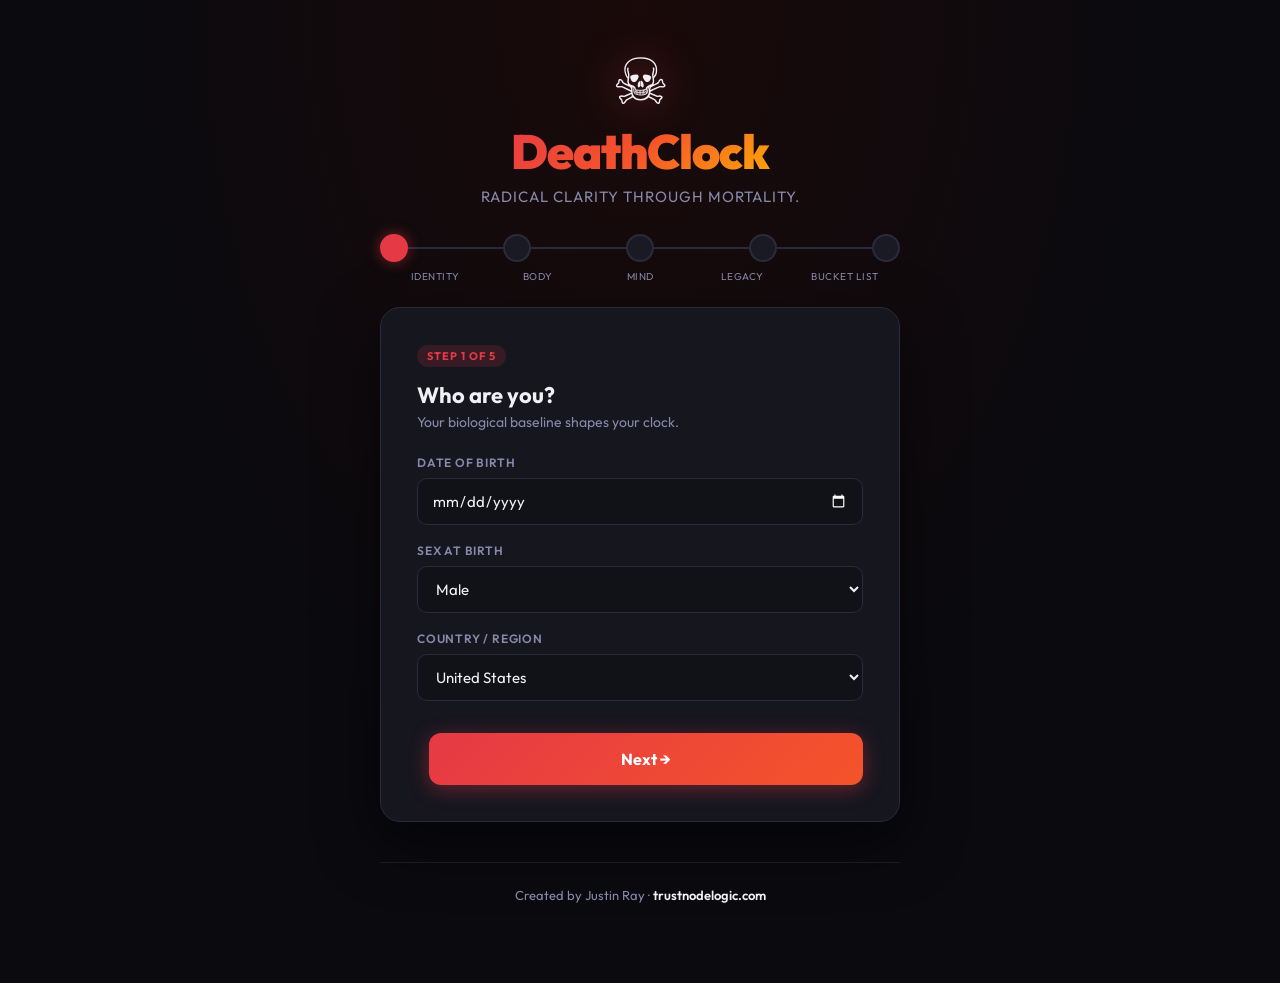
==== commit 704d704b: "Add rich JSON-LD schema markup, robots directives, favicons, and SEO metadata" ====
--- a/deathclock/index.html
+++ b/deathclock/index.html
@@ -5,9 +5,22 @@
   <meta name="viewport" content="width=device-width, initial-scale=1.0" />
   <title>DeathClock — Make Every Moment Count</title>
   <meta name="description" content="A radical mortality tool that calculates your estimated lifespan, tracks your bucket list, and forces existential clarity through honest self-reflection." />
-  <meta name="keywords" content="DeathClock, Mortality Calculator, Lifespan Estimator, Memento Mori, Bucket List, Justin Ray, Trust Node Logic" />
+  <meta name="keywords" content="DeathClock, Death Clock, Mortality Calculator, Lifespan Estimator, Memento Mori, Life Expectancy Calculator, Life in Weeks, 4000 Weeks Calendar, Habit Impact Simulator, Bucket List Tracker, Existential Productivity, Stoic Philosophy, Justin Ray, Trust Node Logic, Free Web App" />
   <meta name="author" content="Justin Ray" />
+  <meta name="robots" content="index, follow, max-image-preview:large, max-snippet:-1, max-video-preview:-1" />
+  <meta name="googlebot" content="index, follow, max-snippet:-1, max-image-preview:large, max-video-preview:-1" />
+  <meta name="theme-color" content="#07070a" />
+  <meta name="color-scheme" content="dark" />
+  <meta name="application-name" content="DeathClock" />
+  <meta name="apple-mobile-web-app-title" content="DeathClock" />
+  <meta name="apple-mobile-web-app-capable" content="yes" />
+  <meta name="apple-mobile-web-app-status-bar-style" content="black-translucent" />
   <link rel="canonical" href="https://trustnodelogic.com/deathclock/" />
+
+  <!-- Icons / Favicons for SERP and Browsers -->
+  <link rel="icon" type="image/svg+xml" href="favicon.svg" />
+  <link rel="icon" type="image/png" sizes="48x48" href="favicon.png" />
+  <link rel="apple-touch-icon" sizes="180x180" href="apple-touch-icon.png" />
 
   <!-- Open Graph / Facebook -->
   <meta property="og:type" content="website" />
@@ -15,32 +28,110 @@
   <meta property="og:description" content="A radical mortality tool that calculates your estimated lifespan, tracks your bucket list, and forces existential clarity through honest self-reflection." />
   <meta property="og:url" content="https://trustnodelogic.com/deathclock/" />
   <meta property="og:site_name" content="Trust Node Logic" />
+  <meta property="og:locale" content="en_US" />
+  <meta property="og:image" content="https://trustnodelogic.com/deathclock/social-card.png" />
+  <meta property="og:image:secure_url" content="https://trustnodelogic.com/deathclock/social-card.png" />
+  <meta property="og:image:type" content="image/png" />
+  <meta property="og:image:width" content="1200" />
+  <meta property="og:image:height" content="630" />
+  <meta property="og:image:alt" content="DeathClock social card preview — A clock dial with a stylized vector skull in the center on a dark background, illustrating life countdown and mortality metrics." />
 
   <!-- Twitter Card -->
   <meta name="twitter:card" content="summary_large_image" />
   <meta name="twitter:title" content="DeathClock — Make Every Moment Count" />
   <meta name="twitter:description" content="A radical mortality tool that calculates your estimated lifespan, tracks your bucket list, and forces existential clarity through honest self-reflection." />
-
-  <!-- Structured Data / JSON-LD -->
+  <meta name="twitter:image" content="https://trustnodelogic.com/deathclock/social-card.png" />
+  <meta name="twitter:image:alt" content="DeathClock social card preview — A clock dial with a stylized vector skull in the center on a dark background, illustrating life countdown and mortality metrics." />
+
+  <!-- Structured Data / JSON-LD (Rich Results for WebApplication, Creator, Publisher, & Breadcrumbs) -->
   <script type="application/ld+json">
   {
     "@context": "https://schema.org",
-    "@type": "WebApplication",
-    "name": "DeathClock",
-    "url": "https://trustnodelogic.com/deathclock/",
-    "description": "A radical mortality tool that calculates your estimated lifespan, tracks your bucket list, and forces existential clarity through honest self-reflection.",
-    "applicationCategory": "HealthApplication, ProductivityApplication",
-    "operatingSystem": "All",
-    "author": {
-      "@type": "Person",
-      "name": "Justin Ray",
-      "url": "https://trustnodelogic.com"
-    },
-    "publisher": {
-      "@type": "Organization",
-      "name": "Trust Node Logic",
-      "url": "https://trustnodelogic.com"
-    }
+    "@graph": [
+      {
+        "@type": ["WebApplication", "SoftwareApplication"],
+        "@id": "https://trustnodelogic.com/deathclock/#webapp",
+        "name": "DeathClock",
+        "alternateName": [
+          "Death Clock",
+          "Memento Mori Life Calculator",
+          "Actuarial Mortality Estimator"
+        ],
+        "url": "https://trustnodelogic.com/deathclock/",
+        "image": "https://trustnodelogic.com/deathclock/social-card.png",
+        "screenshot": "https://trustnodelogic.com/deathclock/social-card.png",
+        "description": "A radical mortality tool and existential productivity app that calculates your estimated lifespan, visualizes your life in weeks, tracks bucket lists, and aligns daily habits with mortality.",
+        "applicationCategory": "HealthApplication, ProductivityApplication, LifestyleApplication",
+        "operatingSystem": "All",
+        "browserRequirements": "Requires JavaScript. Requires HTML5.",
+        "softwareVersion": "1.2.0",
+        "isAccessibleForFree": true,
+        "offers": {
+          "@type": "Offer",
+          "price": "0",
+          "priceCurrency": "USD",
+          "availability": "https://schema.org/InStock",
+          "category": "Free Web Application"
+        },
+        "author": {
+          "@type": "Person",
+          "@id": "https://trustnodelogic.com/#justin-ray",
+          "name": "Justin Ray",
+          "url": "https://trustnodelogic.com",
+          "jobTitle": "Creator & Software Engineer"
+        },
+        "creator": {
+          "@type": "Person",
+          "@id": "https://trustnodelogic.com/#justin-ray"
+        },
+        "publisher": {
+          "@type": "Organization",
+          "@id": "https://trustnodelogic.com/#organization",
+          "name": "Trust Node Logic",
+          "url": "https://trustnodelogic.com",
+          "logo": {
+            "@type": "ImageObject",
+            "url": "https://trustnodelogic.com/deathclock/apple-touch-icon.png"
+          }
+        },
+        "featureList": [
+          "Multi-factor actuarial lifespan calculation engine based on demographic and lifestyle baselines",
+          "Real-time countdown timer tracking remaining years, days, hours, minutes, and seconds",
+          "Visual Life in Weeks calendar grid representing a human lifetime in 4,000 weeks",
+          "Goal-aligned task scoring engine grading daily tasks as High, Mid, or Low existential alignment",
+          "Categorized bucket list tracker across 8 lifetime domains with circular progress visualizer",
+          "Interactive habit impact simulator dynamically shifting estimated death date in real time",
+          "100% client-side privacy architecture with zero tracking, cookies, or remote data storage"
+        ],
+        "keywords": "DeathClock, Death Clock, Mortality Calculator, Lifespan Estimator, Memento Mori, Life in Weeks, 4000 Weeks, Actuarial Life Expectancy, Bucket List Tracker, Habit Impact Simulator, Existential Productivity, Justin Ray, Trust Node Logic, Free Web App"
+      },
+      {
+        "@type": "WebSite",
+        "@id": "https://trustnodelogic.com/#website",
+        "url": "https://trustnodelogic.com",
+        "name": "Trust Node Logic",
+        "publisher": {
+          "@id": "https://trustnodelogic.com/#organization"
+        }
+      },
+      {
+        "@type": "BreadcrumbList",
+        "itemListElement": [
+          {
+            "@type": "ListItem",
+            "position": 1,
+            "name": "Trust Node Logic",
+            "item": "https://trustnodelogic.com"
+          },
+          {
+            "@type": "ListItem",
+            "position": 2,
+            "name": "DeathClock",
+            "item": "https://trustnodelogic.com/deathclock/"
+          }
+        ]
+      }
+    ]
   }
   </script>
 
